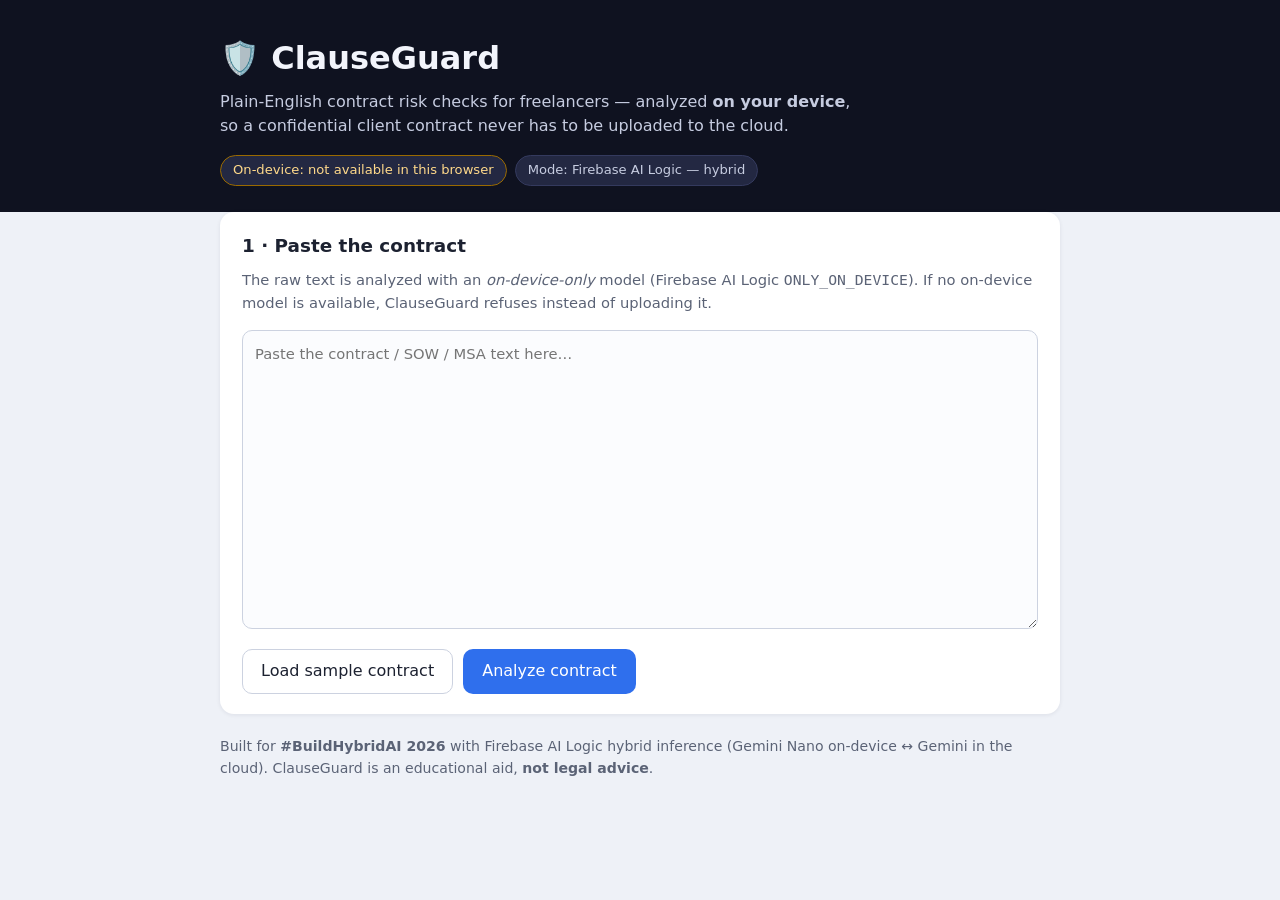
==== app/index.html @ 74b63359 "ClauseGuard: Firebase AI Logic hybrid contract risk-checker (#BuildHybridAI 2026)" ====
<!DOCTYPE html>
<html lang="en">
<head>
  <meta charset="UTF-8" />
  <meta name="viewport" content="width=device-width, initial-scale=1.0" />
  <title>ClauseGuard — Private contract checker for freelancers</title>
  <link rel="stylesheet" href="css/styles.css" />
</head>
<body>
  <header class="site-header">
    <div class="wrap">
      <h1>🛡️ ClauseGuard</h1>
      <p class="tagline">
        Plain-English contract risk checks for freelancers — analyzed
        <strong>on your device</strong>, so a confidential client contract
        never has to be uploaded to the cloud.
      </p>
      <div class="status-row">
        <span id="deviceStatus" class="pill">On-device: checking…</span>
        <span id="modeStatus" class="pill">Mode: checking…</span>
      </div>
    </div>
  </header>

  <main class="wrap">
    <section class="panel">
      <h2>1 · Paste the contract</h2>
      <p class="hint">
        The raw text is analyzed with an <em>on-device-only</em> model
        (Firebase AI Logic <code>ONLY_ON_DEVICE</code>). If no on-device model
        is available, ClauseGuard refuses instead of uploading it.
      </p>
      <textarea id="contractInput" rows="12"
        placeholder="Paste the contract / SOW / MSA text here…"></textarea>
      <div class="actions">
        <button id="loadSample" type="button" class="secondary">Load sample contract</button>
        <button id="analyzeBtn" type="button" class="primary">Analyze contract</button>
      </div>
      <p id="analyzeError" class="error" hidden></p>
    </section>

    <section id="results" hidden>
      <div class="panel">
        <h2>2 · Summary <span id="summaryBadge" class="badge" hidden></span></h2>
        <p id="summaryText"></p>
      </div>

      <h2 class="section-title">Flagged clauses</h2>
      <div id="clauseCards" class="cards"></div>

      <div class="panel">
        <h2>Questions to ask before signing</h2>
        <ul id="questionsList"></ul>
      </div>
    </section>

    <section id="emailSection" class="panel" hidden>
      <h2>3 · Push back, politely <span id="emailBadge" class="badge" hidden></span></h2>
      <p class="hint">
        This draft is written by the cloud model — but it only ever sees the
        extracted findings above, never your raw contract. Review and edit
        before sending; ClauseGuard never sends email itself.
      </p>
      <div class="actions">
        <button id="emailBtn" type="button" class="primary">Draft pushback email</button>
      </div>
      <pre id="emailOutput" class="email-output" hidden></pre>
    </section>
  </main>

  <footer class="wrap footer">
    <p>
      Built for <strong>#BuildHybridAI 2026</strong> with Firebase AI Logic
      hybrid inference (Gemini Nano on-device ↔ Gemini in the cloud).
      ClauseGuard is an educational aid, <strong>not legal advice</strong>.
    </p>
  </footer>

  <script type="module" src="js/app.js"></script>
</body>
</html>
---- app/css/styles.css ----
:root {
  --bg: #0f1220;
  --panel: #ffffff;
  --ink: #1c2130;
  --muted: #5b6376;
  --accent: #2f6fed;
  --device: #0d7a4f;
  --cloud: #6a4fd0;
  --mock: #9a6a00;
  --high: #c22f2f;
  --medium: #c47b12;
  --low: #5b7a2a;
  --radius: 14px;
}

* { box-sizing: border-box; }

body {
  margin: 0;
  font-family: system-ui, -apple-system, "Segoe UI", Roboto, sans-serif;
  background: #eef1f7;
  color: var(--ink);
  line-height: 1.55;
}

.wrap { max-width: 880px; margin: 0 auto; padding: 0 20px; }

.site-header {
  background: var(--bg);
  color: #f2f4fb;
  padding: 34px 0 26px;
}
.site-header h1 { margin: 0 0 6px; font-size: 2rem; }
.tagline { margin: 0 0 16px; color: #c6cce0; max-width: 640px; }

.status-row { display: flex; flex-wrap: wrap; gap: 8px; }
.pill {
  font-size: 0.82rem;
  padding: 4px 12px;
  border-radius: 999px;
  background: #232842;
  color: #c6cce0;
  border: 1px solid #343a5e;
}
.pill.ok { border-color: var(--device); color: #9fe8c8; }
.pill.warn { border-color: var(--mock); color: #ffd98a; }

main { padding: 26px 0 8px; }

.panel {
  background: var(--panel);
  border-radius: var(--radius);
  padding: 20px 22px;
  margin-bottom: 22px;
  box-shadow: 0 1px 4px rgba(20, 25, 50, 0.08);
}
.panel h2, .section-title { margin-top: 0; font-size: 1.15rem; }
.section-title { margin: 4px 0 12px; }

.hint { color: var(--muted); font-size: 0.92rem; margin-top: -6px; }

textarea {
  width: 100%;
  border: 1px solid #ccd2e0;
  border-radius: 10px;
  padding: 12px;
  font: inherit;
  font-size: 0.92rem;
  resize: vertical;
  background: #fbfcfe;
}
textarea:focus { outline: 2px solid var(--accent); outline-offset: 1px; }

.actions { display: flex; gap: 10px; margin-top: 12px; flex-wrap: wrap; }
button {
  font: inherit;
  border-radius: 10px;
  padding: 9px 18px;
  cursor: pointer;
  border: 1px solid transparent;
}
button.primary { background: var(--accent); color: #fff; }
button.primary:disabled { opacity: 0.55; cursor: wait; }
button.secondary { background: #fff; border-color: #ccd2e0; color: var(--ink); }

.error {
  background: #fdecec;
  border: 1px solid #f2b8b8;
  color: #8f1d1d;
  border-radius: 10px;
  padding: 10px 14px;
  font-size: 0.92rem;
}

.badge {
  font-size: 0.7rem;
  font-weight: 700;
  letter-spacing: 0.04em;
  padding: 3px 9px;
  border-radius: 999px;
  vertical-align: middle;
  color: #fff;
}
.badge-device { background: var(--device); }
.badge-cloud { background: var(--cloud); }
.badge-mock { background: var(--mock); }

.cards { display: grid; gap: 14px; margin-bottom: 22px; }
.card {
  background: var(--panel);
  border-radius: var(--radius);
  padding: 16px 20px;
  box-shadow: 0 1px 4px rgba(20, 25, 50, 0.08);
  border-left: 6px solid var(--low);
}
.card.sev-high { border-left-color: var(--high); }
.card.sev-medium { border-left-color: var(--medium); }
.card.sev-low { border-left-color: var(--low); }
.card header { display: flex; justify-content: space-between; align-items: baseline; gap: 12px; }
.card h3 { margin: 0; font-size: 1rem; }
.card .sev { font-size: 0.72rem; font-weight: 700; letter-spacing: 0.05em; color: var(--muted); }
.card blockquote {
  margin: 10px 0;
  padding: 8px 12px;
  background: #f4f6fb;
  border-radius: 8px;
  color: #39415a;
  font-size: 0.9rem;
}
.card p { margin: 6px 0; font-size: 0.94rem; }

.email-output {
  white-space: pre-wrap;
  background: #fbfcfe;
  border: 1px solid #ccd2e0;
  border-radius: 10px;
  padding: 14px;
  font: inherit;
  font-size: 0.92rem;
  margin-top: 14px;
}

.footer { color: var(--muted); font-size: 0.88rem; padding-bottom: 34px; }
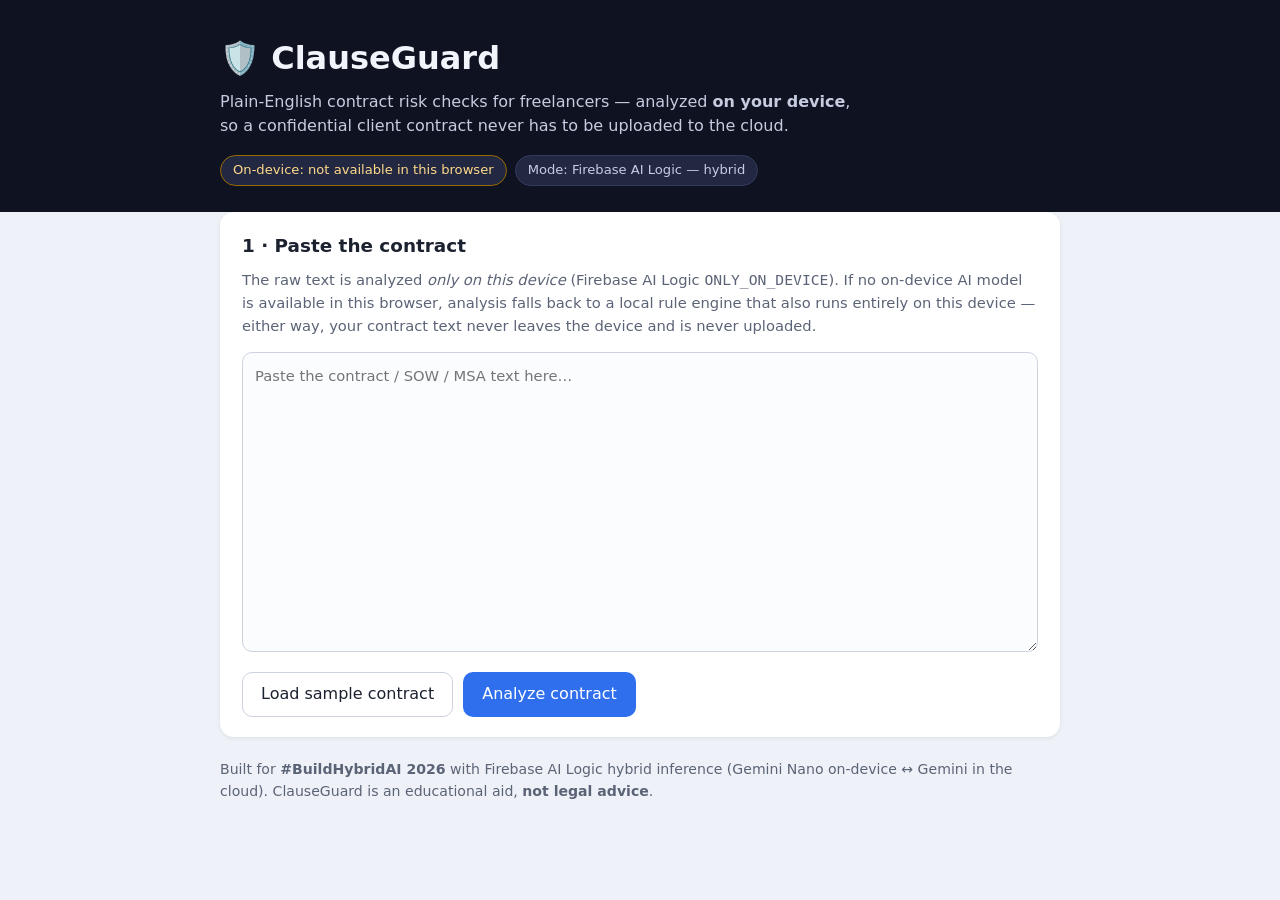
==== commit a1fe98c0: "Fix round after live test: 4-card rule engine, honest fallback copy, optional cloud summary of findi" ====
--- a/app/index.html
+++ b/app/index.html
@@ -26,9 +26,11 @@
     <section class="panel">
       <h2>1 · Paste the contract</h2>
       <p class="hint">
-        The raw text is analyzed with an <em>on-device-only</em> model
-        (Firebase AI Logic <code>ONLY_ON_DEVICE</code>). If no on-device model
-        is available, ClauseGuard refuses instead of uploading it.
+        The raw text is analyzed <em>only on this device</em> (Firebase AI
+        Logic <code>ONLY_ON_DEVICE</code>). If no on-device AI model is
+        available in this browser, analysis falls back to a local rule
+        engine that also runs entirely on this device — either way, your
+        contract text never leaves the device and is never uploaded.
       </p>
       <textarea id="contractInput" rows="12"
         placeholder="Paste the contract / SOW / MSA text here…"></textarea>
@@ -51,6 +53,21 @@
       <div class="panel">
         <h2>Questions to ask before signing</h2>
         <ul id="questionsList"></ul>
+      </div>
+
+      <div class="panel">
+        <h2>Optional · Summarize findings with cloud AI <span id="cloudSummaryBadge" class="badge" hidden></span></h2>
+        <p class="hint">
+          Sends <strong>only the extracted findings above</strong> (clause
+          titles, severities and suggested asks) to Firebase AI Logic in the
+          cloud for a short summary — never your raw contract text. The badge
+          shows where the summary actually ran.
+        </p>
+        <div class="actions">
+          <button id="cloudSummaryBtn" type="button" class="primary">Summarize findings with cloud AI</button>
+        </div>
+        <p id="cloudSummaryNote" class="hint" hidden></p>
+        <p id="cloudSummaryText" hidden></p>
       </div>
     </section>
 
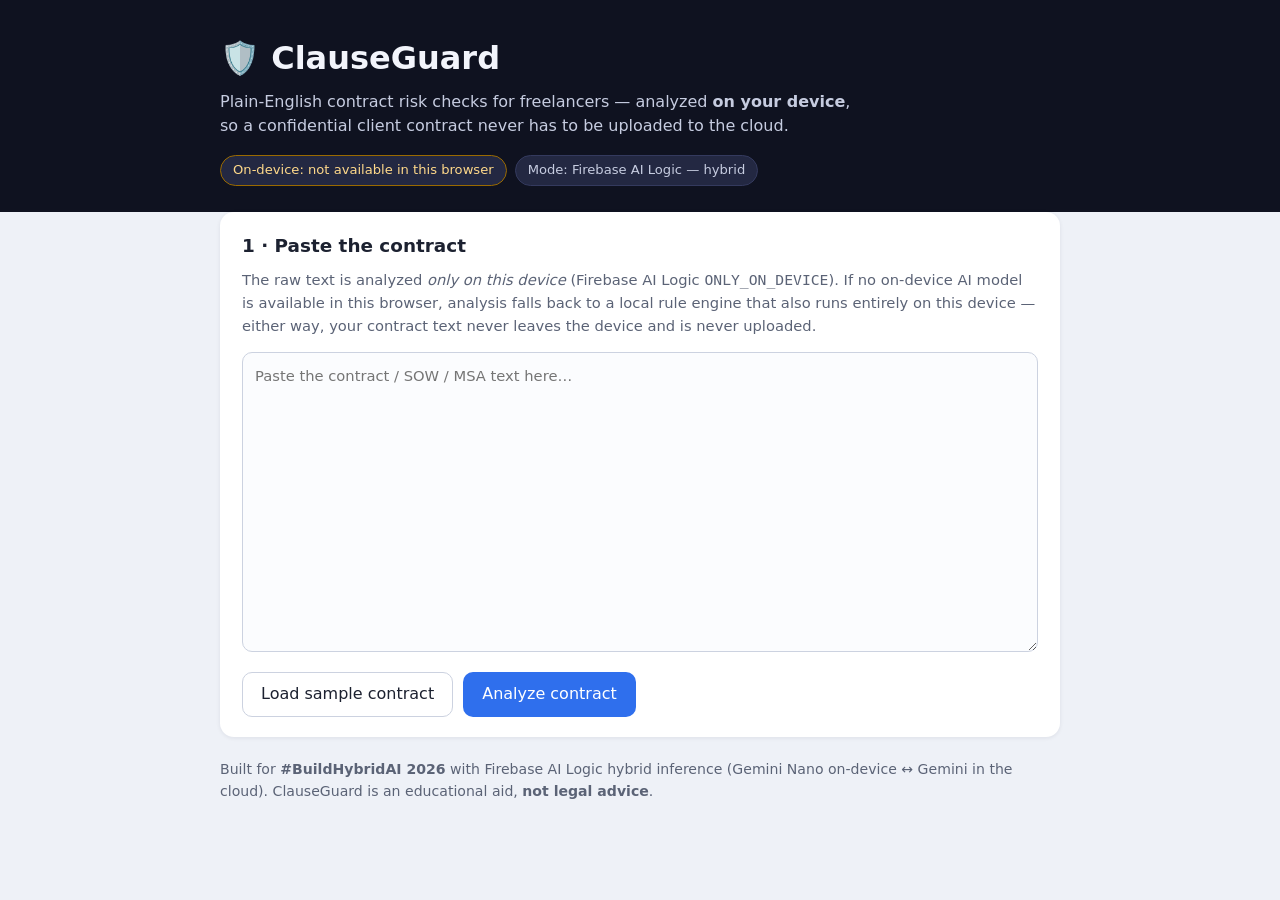
==== commit 7c7ae66e: "Cache-busting version stamps (v=20261122-2) on all internal module imports" ====
--- a/app/index.html
+++ b/app/index.html
@@ -93,6 +93,6 @@
     </p>
   </footer>
 
-  <script type="module" src="js/app.js"></script>
+  <script type="module" src="js/app.js?v=20261122-2"></script>
 </body>
 </html>
